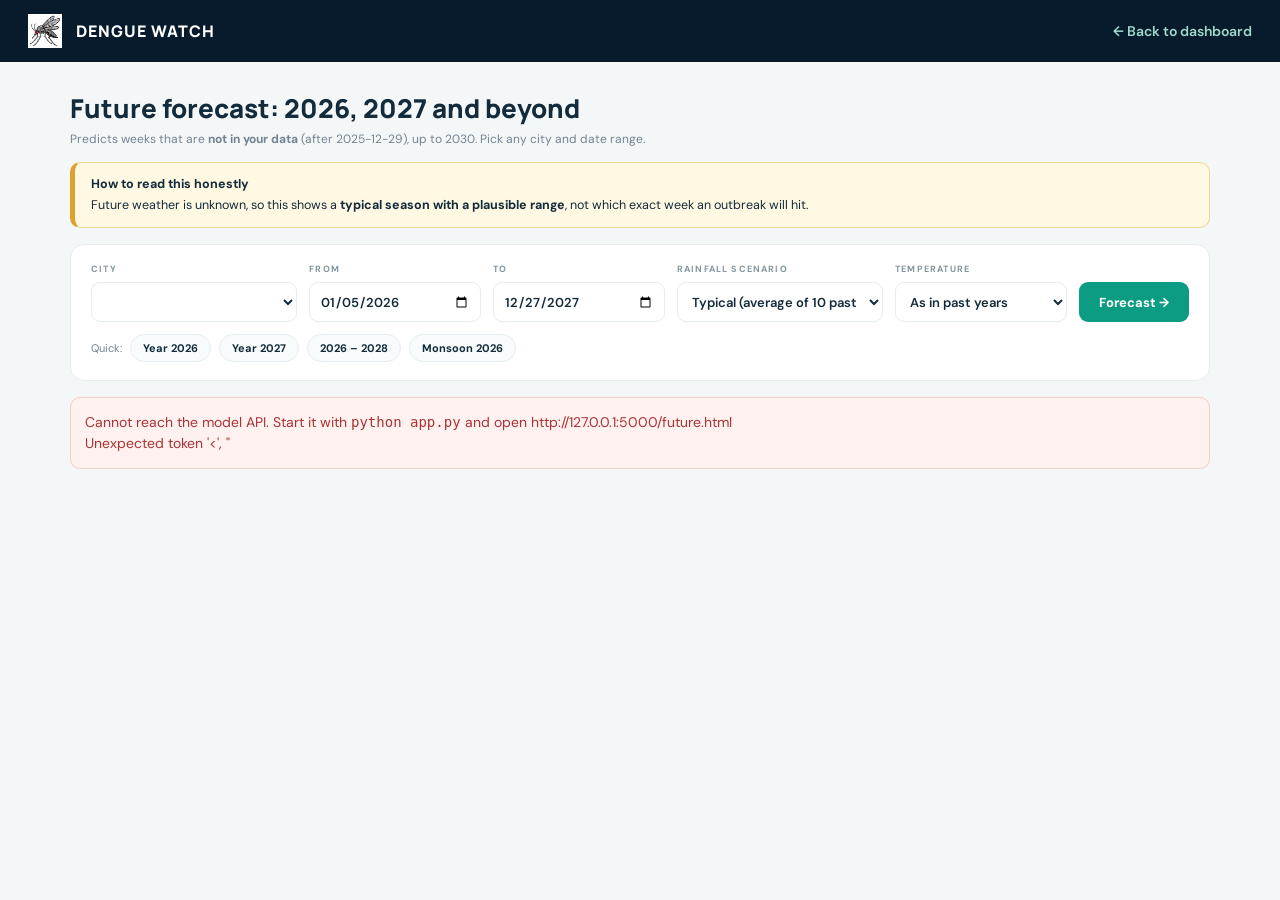
==== web/future.html @ a996da8b "feat: implement core application features" ====
<!doctype html>
<html lang="en">
<head>
<meta charset="utf-8"><meta name="viewport" content="width=device-width,initial-scale=1">
<link rel="icon" type="image/png" href="assets/img/favicon.png">
<title>Dengue Watch | Future forecast (2026 and beyond)</title>
<link href="https://fonts.googleapis.com/css2?family=DM+Sans:wght@400;500;600;700&family=Manrope:wght@600;700;800&display=swap" rel="stylesheet">
<style>
:root{--navy:#071b2c;--ink:#132b3b;--muted:#718392;--line:#e5edf0;--bg:#f4f7f8;--teal:#0c9b83;--blue:#2f78b8;--amber:#e0a02d;--red:#c0392b}
*{box-sizing:border-box}body{margin:0;background:var(--bg);color:var(--ink);font:14px/1.5 'DM Sans',system-ui,sans-serif}
header{background:var(--navy);color:#fff;padding:14px 28px;display:flex;align-items:center;gap:14px;flex-wrap:wrap}
header img{height:34px}header b{font:800 16px Manrope;letter-spacing:.06em}header a{margin-left:auto;color:#9fd9cc;text-decoration:none;font-weight:600}
main{max-width:1180px;margin:0 auto;padding:22px 20px 60px}
h1{font:800 26px Manrope;margin:6px 0 4px}h2{font:700 15px Manrope;margin:0 0 4px}.muted{color:var(--muted);font-size:12px}
.panel{background:#fff;border:1px solid var(--line);border-radius:14px;padding:18px 20px;margin-top:16px}
.warn{background:#fff8e3;border:1px solid #efd98f;border-left:5px solid var(--amber);border-radius:10px;padding:12px 16px;font-size:12.5px;margin-top:14px}
.warn>b{display:block;margin-bottom:2px}
.ctl{display:grid;grid-template-columns:1.2fr 1fr 1fr 1.2fr 1fr auto;gap:12px;align-items:end}
label{display:block;font-size:9px;font-weight:700;letter-spacing:.13em;color:#8395a0;margin-bottom:6px;text-transform:uppercase}
select,input[type=date]{width:100%;height:40px;border:1px solid var(--line);border-radius:9px;padding:0 10px;font:600 13px 'DM Sans';background:#fff;color:var(--ink)}
button{font:700 13px 'DM Sans';cursor:pointer}.go{height:40px;padding:0 20px;border:0;border-radius:9px;background:var(--teal);color:#fff}
.chips{display:flex;gap:8px;flex-wrap:wrap;margin-top:12px;align-items:center;font-size:11px;color:var(--muted)}
.chips button{border:1px solid var(--line);background:#f8fbfb;border-radius:20px;padding:6px 12px;font-size:11px;color:var(--ink)}
.cards{display:grid;grid-template-columns:repeat(auto-fit,minmax(220px,1fr));gap:12px}
.card{border:1px solid var(--line);border-radius:12px;padding:14px 16px;border-top:4px solid var(--teal)}
.card small{font-size:9px;letter-spacing:.14em;font-weight:700;color:#8395a0}.card b{display:block;font:800 28px Manrope;margin:4px 0 0}.card span{font-size:12px;color:var(--muted)}
.legend{display:flex;gap:18px;font-size:11px;color:var(--muted);margin:6px 0 2px;flex-wrap:wrap}.legend i{display:inline-block;width:14px;height:8px;border-radius:2px;margin-right:6px;vertical-align:middle}
#chartWrap{position:relative}svg{width:100%;height:auto;display:block}
#tip{position:absolute;pointer-events:none;background:var(--navy);color:#fff;padding:8px 10px;border-radius:8px;font-size:11px;display:none;white-space:nowrap;line-height:1.5}
table{width:100%;border-collapse:collapse;font-size:12.5px}th{font-size:9px;letter-spacing:.12em;text-align:left;color:#8395a0;padding:8px 6px;border-bottom:1px solid var(--line)}
td{padding:8px 6px;border-bottom:1px solid #f0f4f5}td.n,th.n{text-align:right}
.bar{height:8px;border-radius:4px;background:#bfe3da;position:relative;min-width:2px}
.chip{font-size:9px;font-weight:800;letter-spacing:.08em;padding:4px 9px;border-radius:20px}
.rk-Critical{background:#fdeceb;color:#c0392b}.rk-High{background:#fff1e6;color:#e0752d}.rk-Medium{background:#fff8e3;color:#a67c12}.rk-Low{background:#e8f6f2;color:#2e9a7f}
.two{display:grid;grid-template-columns:1fr 1fr;gap:16px}.scroll{max-height:420px;overflow:auto}
.dl{border:1px solid var(--line);background:#fff;border-radius:8px;padding:7px 12px;font-size:12px;margin-right:8px}
.err{background:#fff1ef;border:1px solid #f3cfca;color:#a33;padding:14px;border-radius:10px;margin-top:16px}
@media(max-width:980px){.ctl{grid-template-columns:1fr 1fr}.two{grid-template-columns:1fr}}
</style>
</head>
<body>
<header><img src="assets/img/logo.png" alt=""><b>DENGUE WATCH</b><a href="index.html">← Back to dashboard</a></header>
<main>
  <h1>Future forecast: 2026, 2027 and beyond</h1>
  <p class="muted" style="margin:0">Predicts weeks that are <b>not in your data</b> (after <span id="lastWeek">2025-12-29</span>), up to 2030. Pick any city and date range.</p>

  <div class="warn"><b>How to read this honestly</b>
    <span id="honest">Future weather is unknown, so this shows a <b>typical season with a plausible range</b>, not which exact week an outbreak will hit.</span>
  </div>

  <section class="panel">
    <div class="ctl">
      <div><label for="city">City</label><select id="city"></select></div>
      <div><label for="start">From</label><input type="date" id="start" value="2026-01-05" min="2026-01-05" max="2030-12-31"></div>
      <div><label for="end">To</label><input type="date" id="end" value="2027-12-27" min="2026-01-12" max="2030-12-31"></div>
      <div><label for="rain">Rainfall scenario</label><select id="rain"><option value="1">Typical (average of 10 past years)</option><option value="1.3">Wetter year (+30% rain)</option><option value="0.7">Drier year (-30% rain)</option></select></div>
      <div><label for="temp">Temperature</label><select id="temp"><option value="0">As in past years</option><option value="1">+1 °C warmer</option><option value="2">+2 °C warmer</option></select></div>
      <button class="go" id="go">Forecast →</button>
    </div>
    <div class="chips"><span>Quick:</span>
      <button data-s="2026-01-05" data-e="2026-12-28">Year 2026</button><button data-s="2027-01-04" data-e="2027-12-27">Year 2027</button>
      <button data-s="2026-01-05" data-e="2028-12-25">2026 – 2028</button><button data-s="2026-06-01" data-e="2026-10-26">Monsoon 2026</button>
    </div>
  </section>

  <div id="out"><div class="panel muted">Loading forecast…</div></div>
</main>

<script>
const $ = id => document.getElementById(id);
const fmt = n => Math.round(Number(n)).toLocaleString('en-US');
let DATA = null;

async function api(path){ const r = await fetch(path); const j = await r.json(); if(!r.ok) throw new Error(j.error || r.statusText); return j; }

async function init(){
  try{
    const h = await api('/api/health');
    $('lastWeek').textContent = h.latest_observation;
    $('city').innerHTML = '<option value="All">All cities</option>' + h.cities.map(c => `<option${c==='Dhaka North'?' selected':''}>${c}</option>`).join('');
    run();
  }catch(e){ $('out').innerHTML = `<div class="err">Cannot reach the model API. Start it with <code>python app.py</code> and open http://127.0.0.1:5000/future.html<br>${e.message}</div>`; }
}

async function run(){
  $('out').innerHTML = '<div class="panel muted">Running 10 weather scenarios through the trained model…</div>';
  const q = new URLSearchParams({city:$('city').value,start:$('start').value,end:$('end').value,rain_mult:$('rain').value,temp_shift:$('temp').value});
  try{ DATA = await api('/api/future?'+q); render(DATA); }
  catch(e){ $('out').innerHTML = `<div class="err">${e.message}</div>`; }
}

function render(d){
  const a = d.accuracy_summary;
  if(a) $('honest').innerHTML = `Future weather is unknown, so this is a <b>typical season with a plausible range</b>, not a call on which exact week an outbreak hits. Tested on unseen years 2023-25: ward-week R² <b>${a.ward_week_R2}</b> (city-week ${a.city_week_R2}); a plain seasonal average scores ${a.seasonal_average_baseline_R2}. Yearly totals were off by -16% to +26%. The model cannot know about new outbreaks, control programmes, or climate trends.`;
  const scen = ($('rain').value!=='1'||$('temp').value!=='0') ? ' (what-if scenario)' : '';
  const cards = d.yearly.map(y => `<div class="card"><small>${y.year} TOTAL CASES${scen}</small><b>${fmt(y.expected)}</b><span>likely range ${fmt(y.p10)} – ${fmt(y.p90)} (80%)</span></div>`).join('');
  const pk = d.weekly.reduce((m,w)=>w.expected>m.expected?w:m, d.weekly[0]);
  const top = d.wards[0];
  $('out').innerHTML = `
  <section class="panel"><div class="cards">${cards}
    <div class="card" style="border-top-color:var(--amber)"><small>EXPECTED PEAK WEEK</small><b>${pk.date}</b><span>~${fmt(pk.expected)} cases (${fmt(pk.p10)} – ${fmt(pk.p90)})</span></div>
    <div class="card" style="border-top-color:var(--red)"><small>HIGHEST-BURDEN WARD</small><b style="font-size:20px;margin-top:10px">${top.ward_id}</b><span>${fmt(top.expected_total)} expected cases in this window</span></div></div></section>
  <section class="panel"><h2>Weekly cases — ${d.city === 'All' ? 'all cities' : d.city}</h2>
    <div class="legend"><span><i style="background:#2f78b8"></i>Expected cases</span><span><i style="background:#cfe3f4"></i>80% range (weather + random noise)</span><span><i style="background:#0c9b83;border-radius:50%;width:8px"></i>Near-term model (first 12 weeks, uses latest real data)</span></div>
    <div id="chartWrap"><svg id="chart" viewBox="0 0 1100 330" preserveAspectRatio="xMidYMid meet"></svg><div id="tip"></div></div></section>
  <div class="two">
    <section class="panel"><h2>By month</h2><div class="scroll"><table><thead><tr><th>MONTH</th><th class="n">EXPECTED</th><th class="n">RANGE</th><th style="width:30%"></th></tr></thead><tbody>${monthRows(d.monthly)}</tbody></table></div></section>
    <section class="panel"><h2>Ward ranking (${d.wards.length} wards)</h2><p class="muted" style="margin:0 0 6px">Risk = expected cases in the ward's peak week: Low &lt;2, Medium 2-5, High 5-9, Critical ≥9.</p><div class="scroll"><table><thead><tr><th>WARD</th><th class="n">EXPECTED</th><th>PEAK WEEK</th><th>RISK</th></tr></thead><tbody>${d.wards.map(w=>`<tr><td>${w.ward_id}</td><td class="n">${fmt(w.expected_total)}</td><td>${w.peak_week}</td><td><span class="chip rk-${w.peak_risk}">${w.peak_risk.toUpperCase()}</span></td></tr>`).join('')}</tbody></table></div></section>
  </div>
  <section class="panel"><h2>How accurate was this method on years it had never seen?</h2><p class="muted" style="margin:0 0 8px">${d.backtest ? d.backtest.method : ''}</p>${btTable(d.backtest)}
    <p style="margin:12px 0 0"><button class="dl" id="dlWeekly">⬇ Weekly CSV</button><button class="dl" id="dlWards">⬇ Ward CSV</button></p></section>`;
  chart(d);
  $('dlWeekly').onclick = () => csv('weekly_forecast.csv', ['date','expected','p10','p90','near_term_model'], d.weekly);
  $('dlWards').onclick = () => csv('ward_forecast.csv', ['ward_id','city','expected_total','peak_week','peak_expected_per_week','peak_risk'], d.wards);
}

function monthRows(m){ const mx = Math.max(...m.map(x=>x.p90),1);
  return m.map(x=>`<tr><td>${x.month}</td><td class="n">${fmt(x.expected)}</td><td class="n">${fmt(x.p10)} – ${fmt(x.p90)}</td><td><div class="bar" style="width:${100*x.expected/mx}%"></div></td></tr>`).join(''); }

function btTable(b){ if(!b) return '<p class="muted">Run <code>python scripts/backtest_future.py</code> to generate accuracy results.</p>';
  const r = b.per_year;
  return `<table><thead><tr><th>TEST YEAR</th><th class="n">R² (ward-week)</th><th class="n">R² (city-week)</th><th class="n">R² if weather were known</th><th class="n">YEAR TOTAL ERROR</th><th class="n">80% BAND COVERAGE</th><th>PEAK WEEK (ACTUAL / PREDICTED)</th></tr></thead><tbody>${
  r.map(y=>`<tr><td>${y.year}</td><td class="n">${y.R2.toFixed(2)}</td><td class="n">${y.R2_city_week.toFixed(2)}</td><td class="n">${y.R2_if_real_weather_known.toFixed(2)}</td><td class="n">${y.total_error_pct>0?'+':''}${y.total_error_pct.toFixed(0)}%</td><td class="n">${(100*y.band_coverage_city_week_p10_p90).toFixed(0)}%</td><td>${y.peak_week_actual} / ${y.peak_week_predicted}</td></tr>`).join('')}</tbody></table>`; }

function chart(d){
  const W=1100,H=330,L=54,R=14,T=14,B=34, w=d.weekly, n=w.length;
  const mx = Math.max(...w.map(p=>p.p90), 1)*1.08, x = i => L + (W-L-R)*i/Math.max(n-1,1), y = v => T + (H-T-B)*(1-v/mx);
  let s = '';
  for(let k=0;k<=4;k++){ const v=mx*k/4; s+=`<line x1="${L}" x2="${W-R}" y1="${y(v)}" y2="${y(v)}" stroke="#e8eff1"/><text x="${L-8}" y="${y(v)+4}" text-anchor="end" font-size="11" fill="#718392">${Math.round(v)}</text>`; }
  let last=''; w.forEach((p,i)=>{ const m=p.date.slice(0,7); if(m!==last && (+m.slice(5)-1)%3===0 || (m!==last && n<30)){ s+=`<text x="${x(i)}" y="${H-12}" font-size="11" fill="#718392" text-anchor="middle">${m}</text>`; } last=m; });
  s += `<polygon fill="#cfe3f4" opacity=".85" points="${w.map((p,i)=>x(i)+','+y(p.p90)).join(' ')} ${w.map((p,i)=>[x(i),y(p.p10)]).reverse().map(a=>a.join(',')).join(' ')}"/>`;
  s += `<polyline fill="none" stroke="#2f78b8" stroke-width="2.2" points="${w.map((p,i)=>x(i)+','+y(p.expected)).join(' ')}"/>`;
  w.forEach((p,i)=>{ if(p.near_term_model!=null) s+=`<circle cx="${x(i)}" cy="${y(p.near_term_model)}" r="3.5" fill="#0c9b83"/>`; });
  s += `<line id="cur" x1="0" x2="0" y1="${T}" y2="${H-B}" stroke="#132b3b" stroke-dasharray="3 3" opacity="0"/><rect id="hit" x="${L}" y="${T}" width="${W-L-R}" height="${H-T-B}" fill="transparent"/>`;
  const svg=$('chart'); svg.innerHTML=s; const tip=$('tip'), cur=svg.querySelector('#cur');
  svg.querySelector('#hit').onmousemove = ev => {
    const bb=svg.getBoundingClientRect(), px=(ev.clientX-bb.left)*W/bb.width; const i=Math.max(0,Math.min(n-1,Math.round((px-L)/(W-L-R)*(n-1)))), p=w[i];
    cur.setAttribute('x1',x(i)); cur.setAttribute('x2',x(i)); cur.setAttribute('opacity',1);
    tip.innerHTML=`<b>${p.date}</b><br>Expected ${p.expected}<br>80% range ${p.p10} – ${p.p90}`+(p.near_term_model!=null?`<br>Near-term model ${p.near_term_model}`:'');
    tip.style.display='block'; tip.style.left=Math.min(ev.clientX-bb.left+14, bb.width-170)+'px'; tip.style.top=(ev.clientY-bb.top-10)+'px'; };
  svg.querySelector('#hit').onmouseleave = () => { tip.style.display='none'; cur.setAttribute('opacity',0); };
}

function csv(name, cols, rows){
  const t = [cols.join(',')].concat(rows.map(r => cols.map(c => r[c] ?? '').join(','))).join('\n');
  const a = document.createElement('a'); a.href = URL.createObjectURL(new Blob([t],{type:'text/csv'})); a.download = name; a.click();
}

$('go').onclick = run;
document.querySelectorAll('.chips button').forEach(b => b.onclick = () => { $('start').value=b.dataset.s; $('end').value=b.dataset.e; run(); });
init();
</script>
</body>
</html>
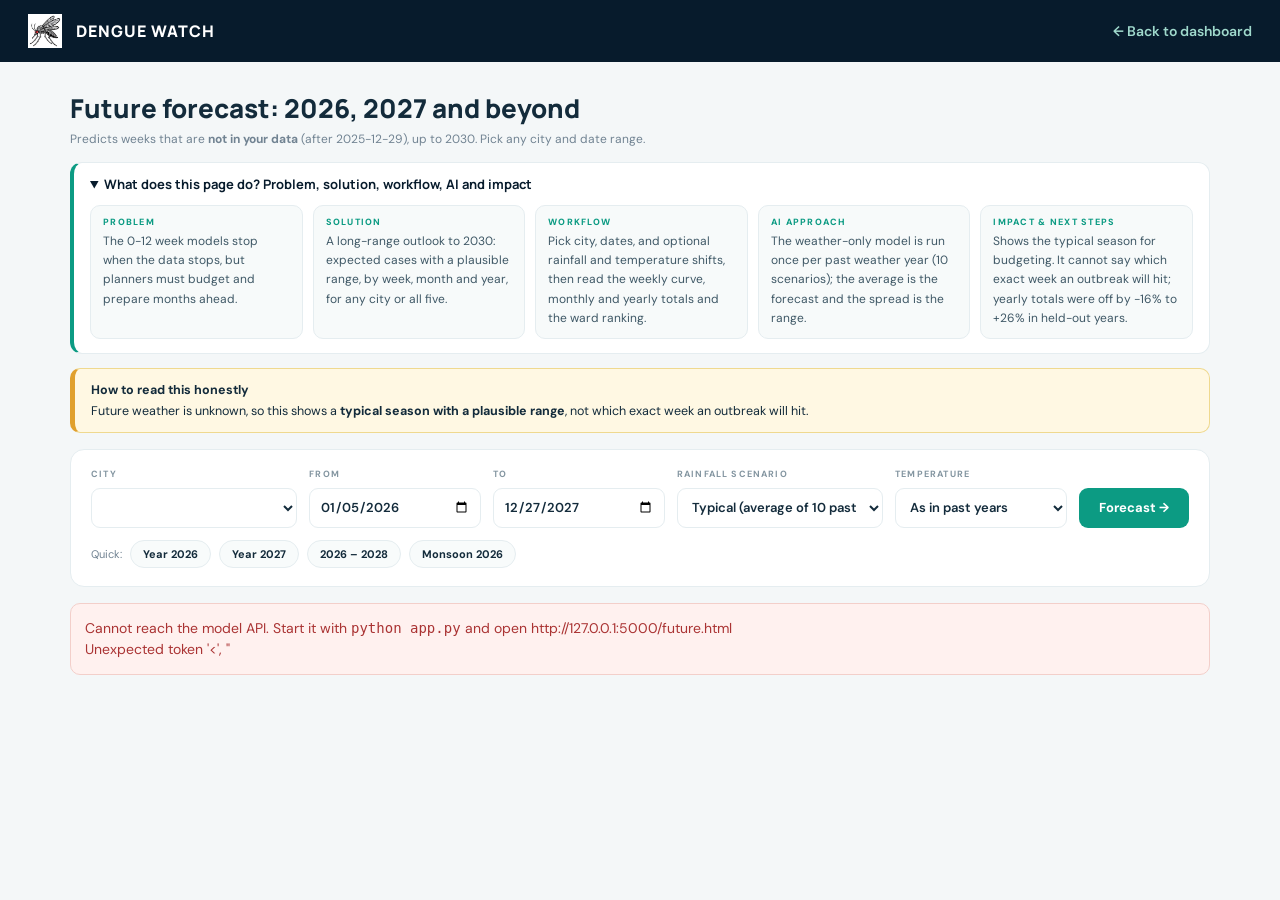
==== commit 73888ed3: "feat: add about page and update dashboard" ====
--- a/web/future.html
+++ b/web/future.html
@@ -36,6 +36,7 @@
 .dl{border:1px solid var(--line);background:#fff;border-radius:8px;padding:7px 12px;font-size:12px;margin-right:8px}
 .err{background:#fff1ef;border:1px solid #f3cfca;color:#a33;padding:14px;border-radius:10px;margin-top:16px}
 @media(max-width:980px){.ctl{grid-template-columns:1fr 1fr}.two{grid-template-columns:1fr}}
+.pa{background:#fff;border:1px solid var(--line);border-left:4px solid var(--teal);border-radius:12px;margin:14px 0}.pa summary{cursor:pointer;padding:12px 16px;font:700 13px Manrope;color:var(--navy)}.pa-grid{display:grid;grid-template-columns:repeat(auto-fit,minmax(210px,1fr));gap:10px;padding:0 16px 14px;margin:0}.pa-grid div{background:#f7fafa;border:1px solid var(--line);border-radius:10px;padding:10px 12px}.pa-grid dt{font:800 9px 'DM Sans';letter-spacing:.14em;text-transform:uppercase;color:var(--teal);margin-bottom:4px}.pa-grid dd{margin:0;font-size:12px;line-height:1.6;color:#3f5866}
 </style>
 </head>
 <body>
@@ -44,6 +45,7 @@
   <h1>Future forecast: 2026, 2027 and beyond</h1>
   <p class="muted" style="margin:0">Predicts weeks that are <b>not in your data</b> (after <span id="lastWeek">2025-12-29</span>), up to 2030. Pick any city and date range.</p>
 
+  <details class="pa" open><summary>What does this page do? Problem, solution, workflow, AI and impact</summary><dl class="pa-grid" id="paGrid"></dl></details>
   <div class="warn"><b>How to read this honestly</b>
     <span id="honest">Future weather is unknown, so this shows a <b>typical season with a plausible range</b>, not which exact week an outbreak will hit.</span>
   </div>
@@ -150,5 +152,5 @@
 document.querySelectorAll('.chips button').forEach(b => b.onclick = () => { $('start').value=b.dataset.s; $('end').value=b.dataset.e; run(); });
 init();
 </script>
-</body>
+<script src="assets/js/about.js"></script><script>(function(){var A=window.DW_ABOUT;if(!A)return;document.getElementById("paGrid").innerHTML=A.FIVE.map(function(k){return "<div><dt>"+A.labels[k[0]]+"</dt><dd>"+A.FUTURE[k[0]]+"</dd></div>"}).join("")})();</script></body>
 </html>
